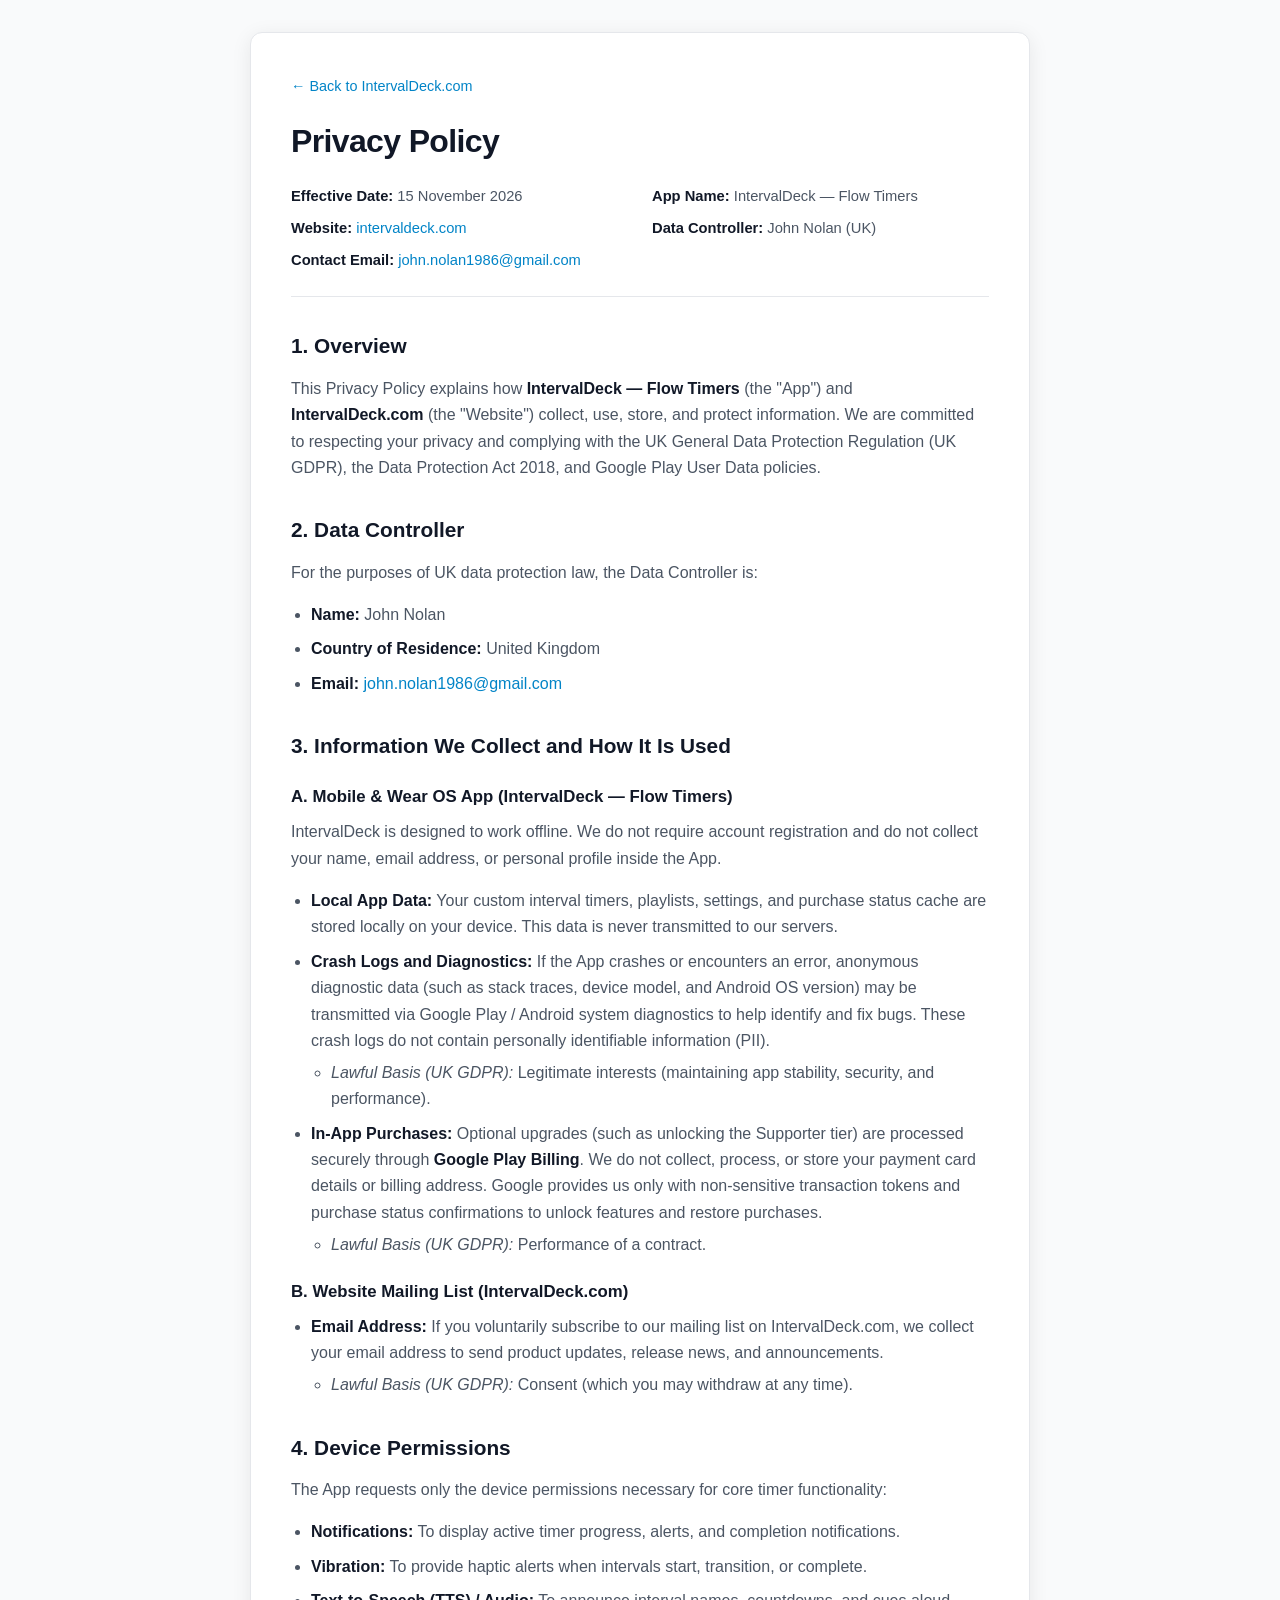
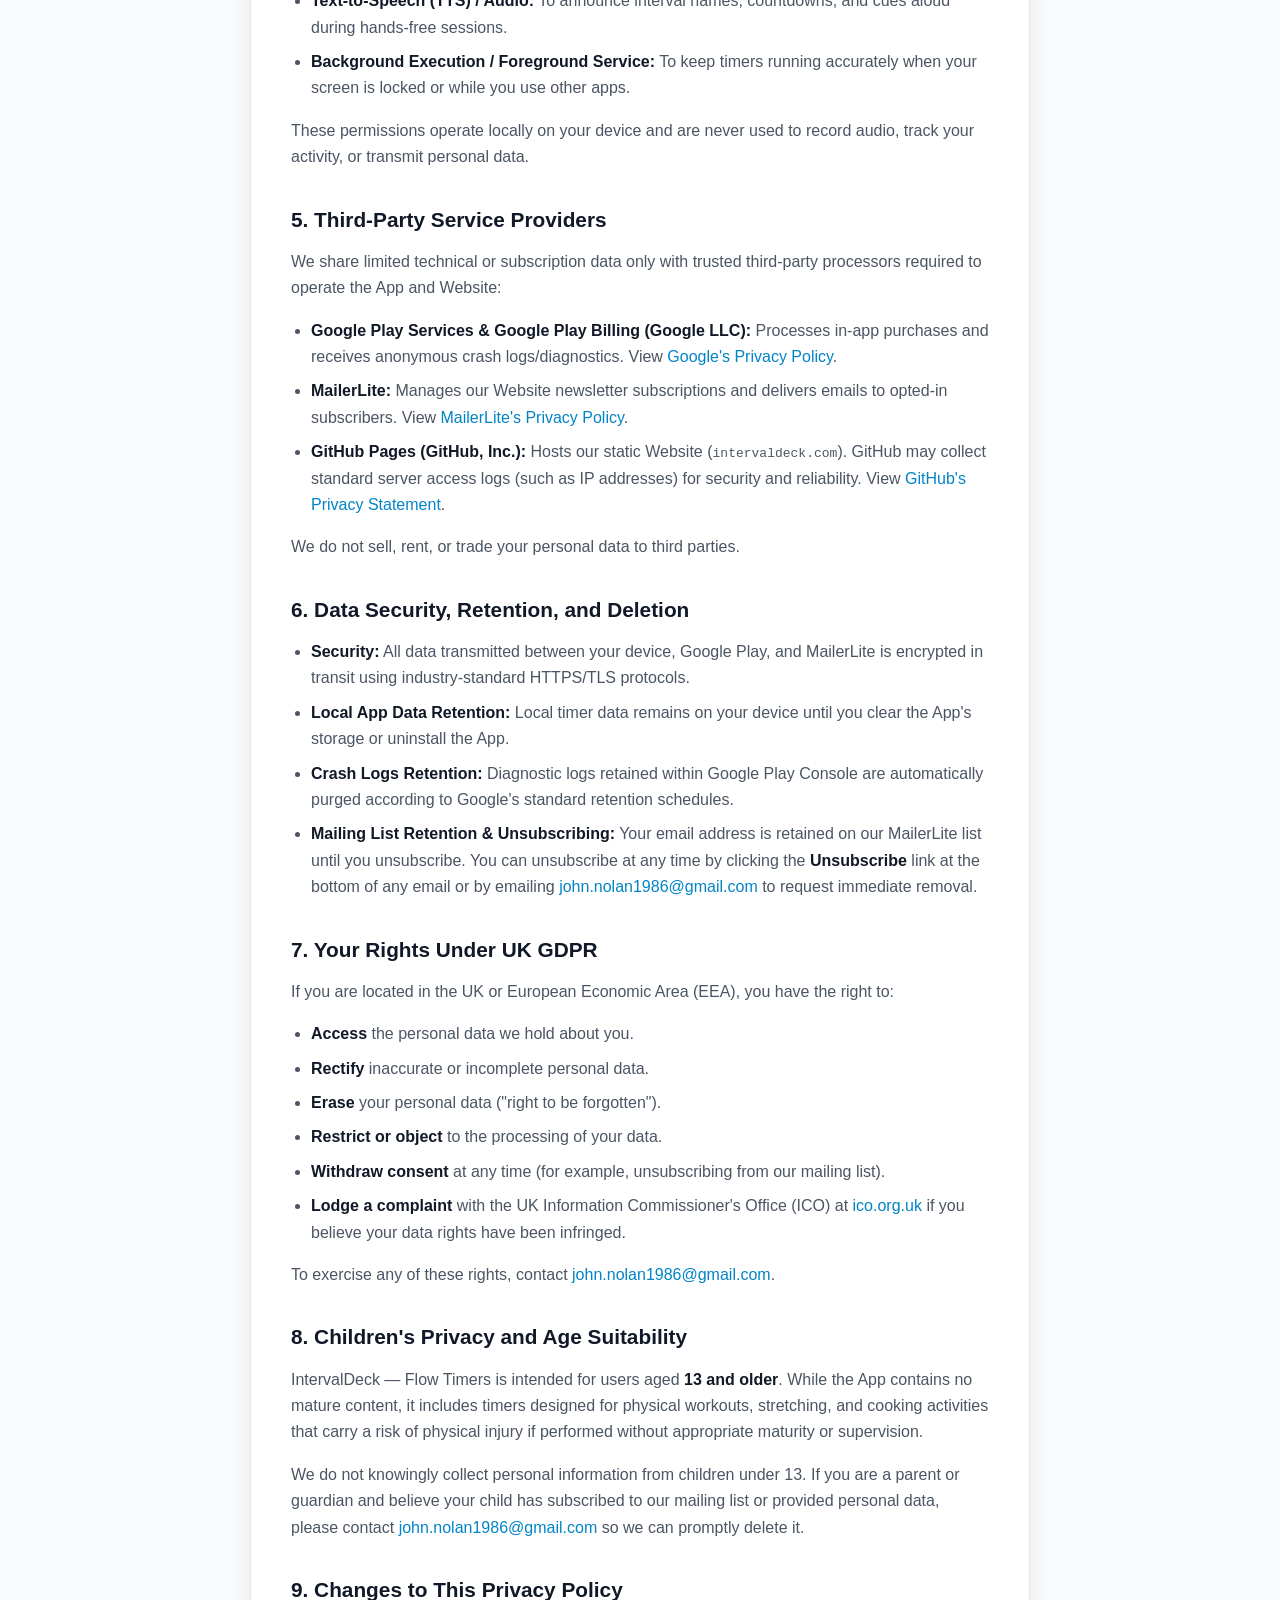
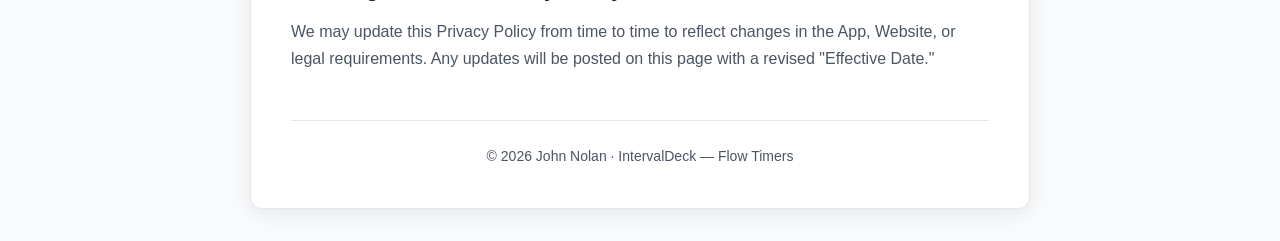
==== privacy.html @ bb7ef07b "privacy policy added" ====
<!DOCTYPE html>
<html lang="en">
<head>
  <meta charset="UTF-8">
  <meta name="viewport" content="width=device-width, initial-scale=1.0">
  <title>Privacy Policy — IntervalDeck — Flow Timers</title>
  <meta name="description" content="Privacy Policy for IntervalDeck — Flow Timers and IntervalDeck.com.">
  <style>
    :root {
      --bg: #0f1115;
      --surface: #181b22;
      --border: #272c37;
      --text-main: #f3f4f6;
      --text-muted: #9ca3af;
      --accent: #38bdf8;
      --accent-hover: #7dd3fc;
    }

    @media (prefers-color-scheme: light) {
      :root {
        --bg: #f9fafb;
        --surface: #ffffff;
        --border: #e5e7eb;
        --text-main: #111827;
        --text-muted: #4b5563;
        --accent: #0284c7;
        --accent-hover: #0369a1;
      }
    }

    * {
      box-sizing: border-box;
      margin: 0;
      padding: 0;
    }

    body {
      font-family: -apple-system, BlinkMacSystemFont, "Segoe UI", Roboto, Helvetica, Arial, sans-serif;
      background-color: var(--bg);
      color: var(--text-main);
      line-height: 1.65;
      padding: 2rem 1rem;
      -webkit-font-smoothing: antialiased;
    }

    .container {
      max-width: 780px;
      margin: 0 auto;
      background-color: var(--surface);
      border: 1px solid var(--border);
      border-radius: 12px;
      padding: 2.5rem;
      box-shadow: 0 4px 20px rgba(0, 0, 0, 0.08);
    }

    header {
      border-bottom: 1px solid var(--border);
      padding-bottom: 1.5rem;
      margin-bottom: 2rem;
    }

    .back-link {
      display: inline-block;
      font-size: 0.9rem;
      color: var(--accent);
      text-decoration: none;
      margin-bottom: 1rem;
      font-weight: 500;
    }

    .back-link:hover {
      color: var(--accent-hover);
      text-decoration: underline;
    }

    h1 {
      font-size: 2rem;
      font-weight: 700;
      letter-spacing: -0.02em;
      margin-bottom: 1rem;
    }

    .meta-grid {
      display: grid;
      grid-template-columns: repeat(auto-fit, minmax(220px, 1fr));
      gap: 0.5rem 1.5rem;
      font-size: 0.92rem;
      color: var(--text-muted);
    }

    .meta-grid strong {
      color: var(--text-main);
    }

    h2 {
      font-size: 1.3rem;
      font-weight: 600;
      margin-top: 2rem;
      margin-bottom: 0.75rem;
      color: var(--text-main);
    }

    h3 {
      font-size: 1.05rem;
      font-weight: 600;
      margin-top: 1.25rem;
      margin-bottom: 0.5rem;
      color: var(--text-main);
    }

    p {
      margin-bottom: 1rem;
      color: var(--text-muted);
    }

    p strong, li strong {
      color: var(--text-main);
    }

    ul {
      margin-left: 1.25rem;
      margin-bottom: 1rem;
      color: var(--text-muted);
    }

    li {
      margin-bottom: 0.5rem;
    }

    ul ul {
      margin-top: 0.35rem;
      margin-bottom: 0.35rem;
    }

    a {
      color: var(--accent);
      text-decoration: none;
    }

    a:hover {
      color: var(--accent-hover);
      text-decoration: underline;
    }

    footer {
      margin-top: 3rem;
      padding-top: 1.5rem;
      border-top: 1px solid var(--border);
      font-size: 0.875rem;
      color: var(--text-muted);
      text-align: center;
    }

    @media (max-width: 600px) {
      .container {
        padding: 1.5rem;
      }
      h1 {
        font-size: 1.65rem;
      }
    }
  </style>
</head>
<body>
  <main class="container">
    <header>
      <a href="https://intervaldeck.com" class="back-link">&larr; Back to IntervalDeck.com</a>
      <h1>Privacy Policy</h1>
      <div class="meta-grid">
        <div><strong>Effective Date:</strong> 15 November 2026</div>
        <div><strong>App Name:</strong> IntervalDeck — Flow Timers</div>
        <div><strong>Website:</strong> <a href="https://intervaldeck.com">intervaldeck.com</a></div>
        <div><strong>Data Controller:</strong> John Nolan (UK)</div>
        <div><strong>Contact Email:</strong> <a href="mailto:john.nolan1986@gmail.com">john.nolan1986@gmail.com</a></div>
      </div>
    </header>

    <section>
      <h2>1. Overview</h2>
      <p>This Privacy Policy explains how <strong>IntervalDeck — Flow Timers</strong> (the "App") and <strong>IntervalDeck.com</strong> (the "Website") collect, use, store, and protect information. We are committed to respecting your privacy and complying with the UK General Data Protection Regulation (UK GDPR), the Data Protection Act 2018, and Google Play User Data policies.</p>
    </section>

    <section>
      <h2>2. Data Controller</h2>
      <p>For the purposes of UK data protection law, the Data Controller is:</p>
      <ul>
        <li><strong>Name:</strong> John Nolan</li>
        <li><strong>Country of Residence:</strong> United Kingdom</li>
        <li><strong>Email:</strong> <a href="mailto:john.nolan1986@gmail.com">john.nolan1986@gmail.com</a></li>
      </ul>
    </section>

    <section>
      <h2>3. Information We Collect and How It Is Used</h2>
      
      <h3>A. Mobile &amp; Wear OS App (IntervalDeck — Flow Timers)</h3>
      <p>IntervalDeck is designed to work offline. We do not require account registration and do not collect your name, email address, or personal profile inside the App.</p>
      <ul>
        <li><strong>Local App Data:</strong> Your custom interval timers, playlists, settings, and purchase status cache are stored locally on your device. This data is never transmitted to our servers.</li>
        <li>
          <strong>Crash Logs and Diagnostics:</strong> If the App crashes or encounters an error, anonymous diagnostic data (such as stack traces, device model, and Android OS version) may be transmitted via Google Play / Android system diagnostics to help identify and fix bugs. These crash logs do not contain personally identifiable information (PII).
          <ul>
            <li><em>Lawful Basis (UK GDPR):</em> Legitimate interests (maintaining app stability, security, and performance).</li>
          </ul>
        </li>
        <li>
          <strong>In-App Purchases:</strong> Optional upgrades (such as unlocking the Supporter tier) are processed securely through <strong>Google Play Billing</strong>. We do not collect, process, or store your payment card details or billing address. Google provides us only with non-sensitive transaction tokens and purchase status confirmations to unlock features and restore purchases.
          <ul>
            <li><em>Lawful Basis (UK GDPR):</em> Performance of a contract.</li>
          </ul>
        </li>
      </ul>

      <h3>B. Website Mailing List (IntervalDeck.com)</h3>
      <ul>
        <li>
          <strong>Email Address:</strong> If you voluntarily subscribe to our mailing list on IntervalDeck.com, we collect your email address to send product updates, release news, and announcements.
          <ul>
            <li><em>Lawful Basis (UK GDPR):</em> Consent (which you may withdraw at any time).</li>
          </ul>
        </li>
      </ul>
    </section>

    <section>
      <h2>4. Device Permissions</h2>
      <p>The App requests only the device permissions necessary for core timer functionality:</p>
      <ul>
        <li><strong>Notifications:</strong> To display active timer progress, alerts, and completion notifications.</li>
        <li><strong>Vibration:</strong> To provide haptic alerts when intervals start, transition, or complete.</li>
        <li><strong>Text-to-Speech (TTS) / Audio:</strong> To announce interval names, countdowns, and cues aloud during hands-free sessions.</li>
        <li><strong>Background Execution / Foreground Service:</strong> To keep timers running accurately when your screen is locked or while you use other apps.</li>
      </ul>
      <p>These permissions operate locally on your device and are never used to record audio, track your activity, or transmit personal data.</p>
    </section>

    <section>
      <h2>5. Third-Party Service Providers</h2>
      <p>We share limited technical or subscription data only with trusted third-party processors required to operate the App and Website:</p>
      <ul>
        <li><strong>Google Play Services &amp; Google Play Billing (Google LLC):</strong> Processes in-app purchases and receives anonymous crash logs/diagnostics. View <a href="https://policies.google.com/privacy" target="_blank" rel="noopener noreferrer">Google's Privacy Policy</a>.</li>
        <li><strong>MailerLite:</strong> Manages our Website newsletter subscriptions and delivers emails to opted-in subscribers. View <a href="https://www.mailerlite.com/legal/privacy-policy" target="_blank" rel="noopener noreferrer">MailerLite's Privacy Policy</a>.</li>
        <li><strong>GitHub Pages (GitHub, Inc.):</strong> Hosts our static Website (<code>intervaldeck.com</code>). GitHub may collect standard server access logs (such as IP addresses) for security and reliability. View <a href="https://docs.github.com/en/site-policy/privacy-policies/github-general-privacy-statement" target="_blank" rel="noopener noreferrer">GitHub's Privacy Statement</a>.</li>
      </ul>
      <p>We do not sell, rent, or trade your personal data to third parties.</p>
    </section>

    <section>
      <h2>6. Data Security, Retention, and Deletion</h2>
      <ul>
        <li><strong>Security:</strong> All data transmitted between your device, Google Play, and MailerLite is encrypted in transit using industry-standard HTTPS/TLS protocols.</li>
        <li><strong>Local App Data Retention:</strong> Local timer data remains on your device until you clear the App's storage or uninstall the App.</li>
        <li><strong>Crash Logs Retention:</strong> Diagnostic logs retained within Google Play Console are automatically purged according to Google's standard retention schedules.</li>
        <li><strong>Mailing List Retention &amp; Unsubscribing:</strong> Your email address is retained on our MailerLite list until you unsubscribe. You can unsubscribe at any time by clicking the <strong>Unsubscribe</strong> link at the bottom of any email or by emailing <a href="mailto:john.nolan1986@gmail.com">john.nolan1986@gmail.com</a> to request immediate removal.</li>
      </ul>
    </section>

    <section>
      <h2>7. Your Rights Under UK GDPR</h2>
      <p>If you are located in the UK or European Economic Area (EEA), you have the right to:</p>
      <ul>
        <li><strong>Access</strong> the personal data we hold about you.</li>
        <li><strong>Rectify</strong> inaccurate or incomplete personal data.</li>
        <li><strong>Erase</strong> your personal data ("right to be forgotten").</li>
        <li><strong>Restrict or object</strong> to the processing of your data.</li>
        <li><strong>Withdraw consent</strong> at any time (for example, unsubscribing from our mailing list).</li>
        <li><strong>Lodge a complaint</strong> with the UK Information Commissioner's Office (ICO) at <a href="https://ico.org.uk" target="_blank" rel="noopener noreferrer">ico.org.uk</a> if you believe your data rights have been infringed.</li>
      </ul>
      <p>To exercise any of these rights, contact <a href="mailto:john.nolan1986@gmail.com">john.nolan1986@gmail.com</a>.</p>
    </section>

    <section>
      <h2>8. Children's Privacy and Age Suitability</h2>
      <p>IntervalDeck — Flow Timers is intended for users aged <strong>13 and older</strong>. While the App contains no mature content, it includes timers designed for physical workouts, stretching, and cooking activities that carry a risk of physical injury if performed without appropriate maturity or supervision.</p>
      <p>We do not knowingly collect personal information from children under 13. If you are a parent or guardian and believe your child has subscribed to our mailing list or provided personal data, please contact <a href="mailto:john.nolan1986@gmail.com">john.nolan1986@gmail.com</a> so we can promptly delete it.</p>
    </section>

    <section>
      <h2>9. Changes to This Privacy Policy</h2>
      <p>We may update this Privacy Policy from time to time to reflect changes in the App, Website, or legal requirements. Any updates will be posted on this page with a revised "Effective Date."</p>
    </section>

    <footer>
      &copy; 2026 John Nolan &middot; IntervalDeck — Flow Timers
    </footer>
  </main>
</body>
</html>
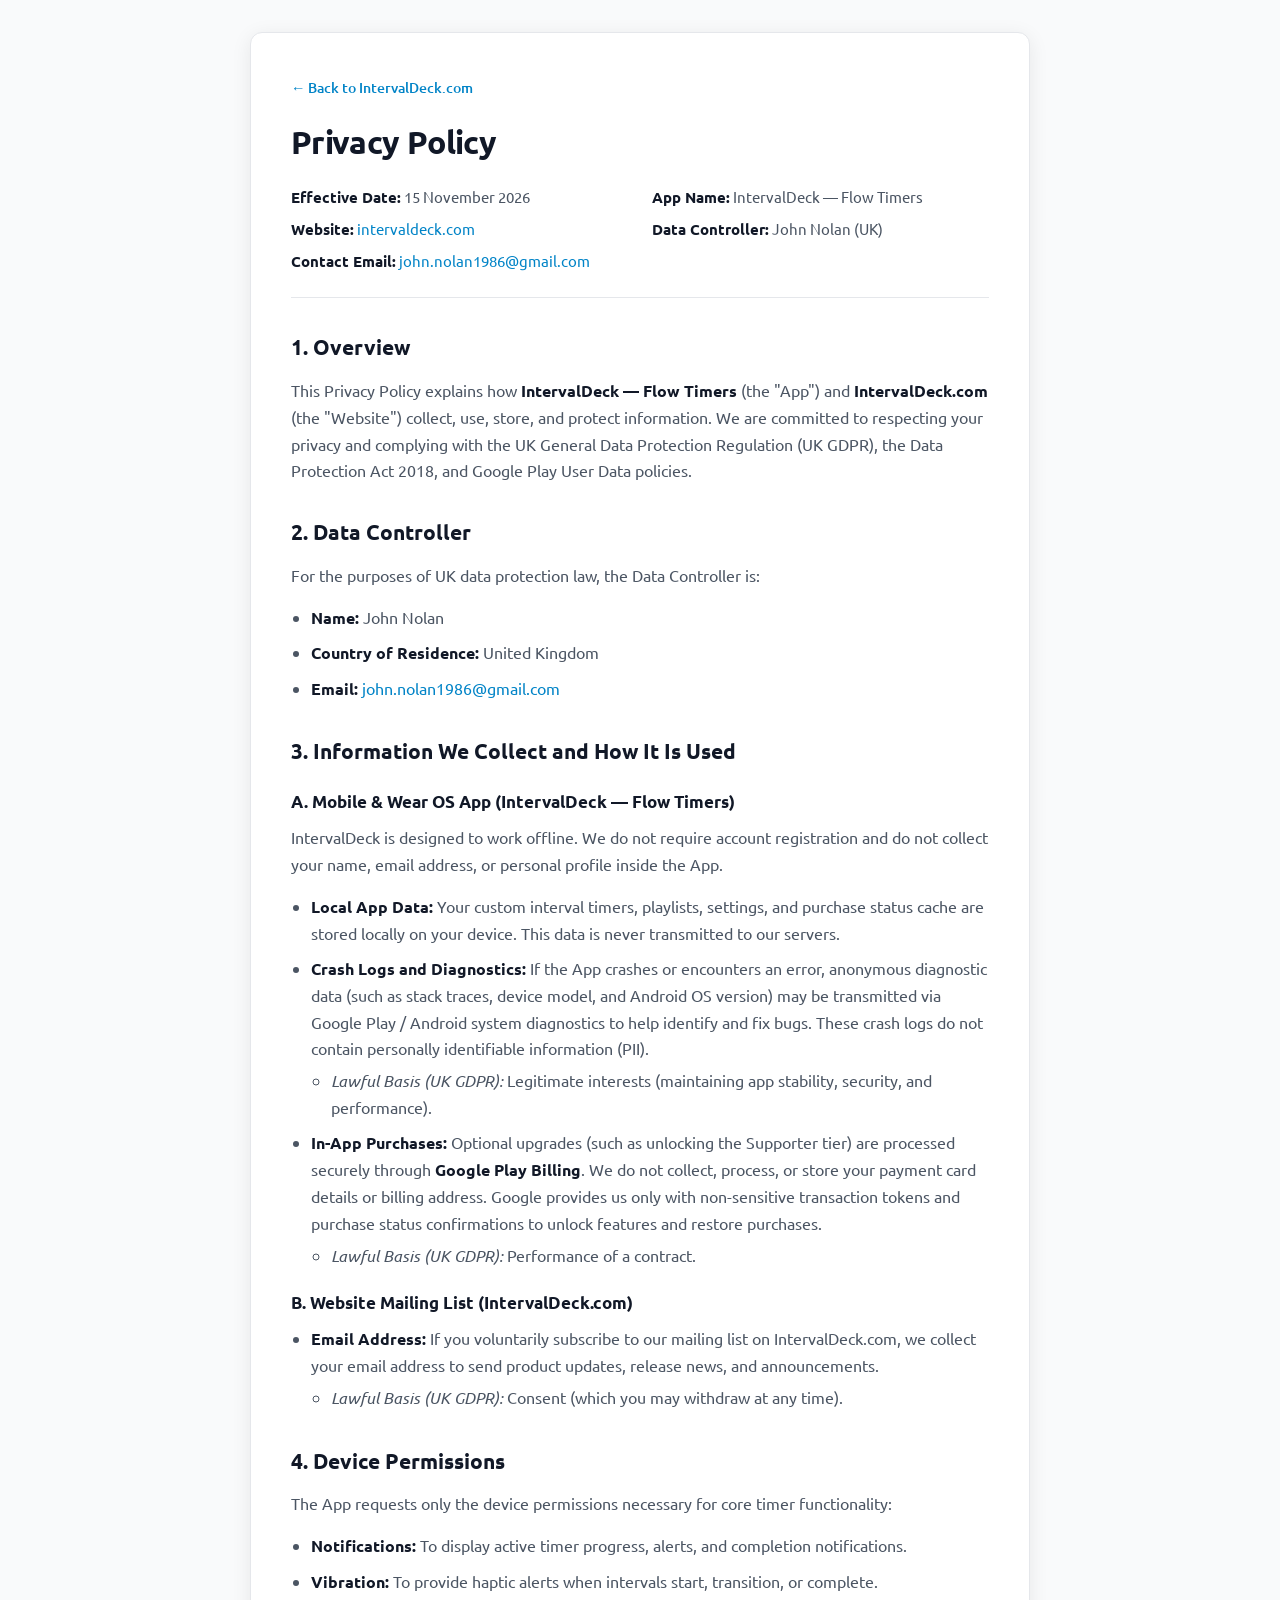
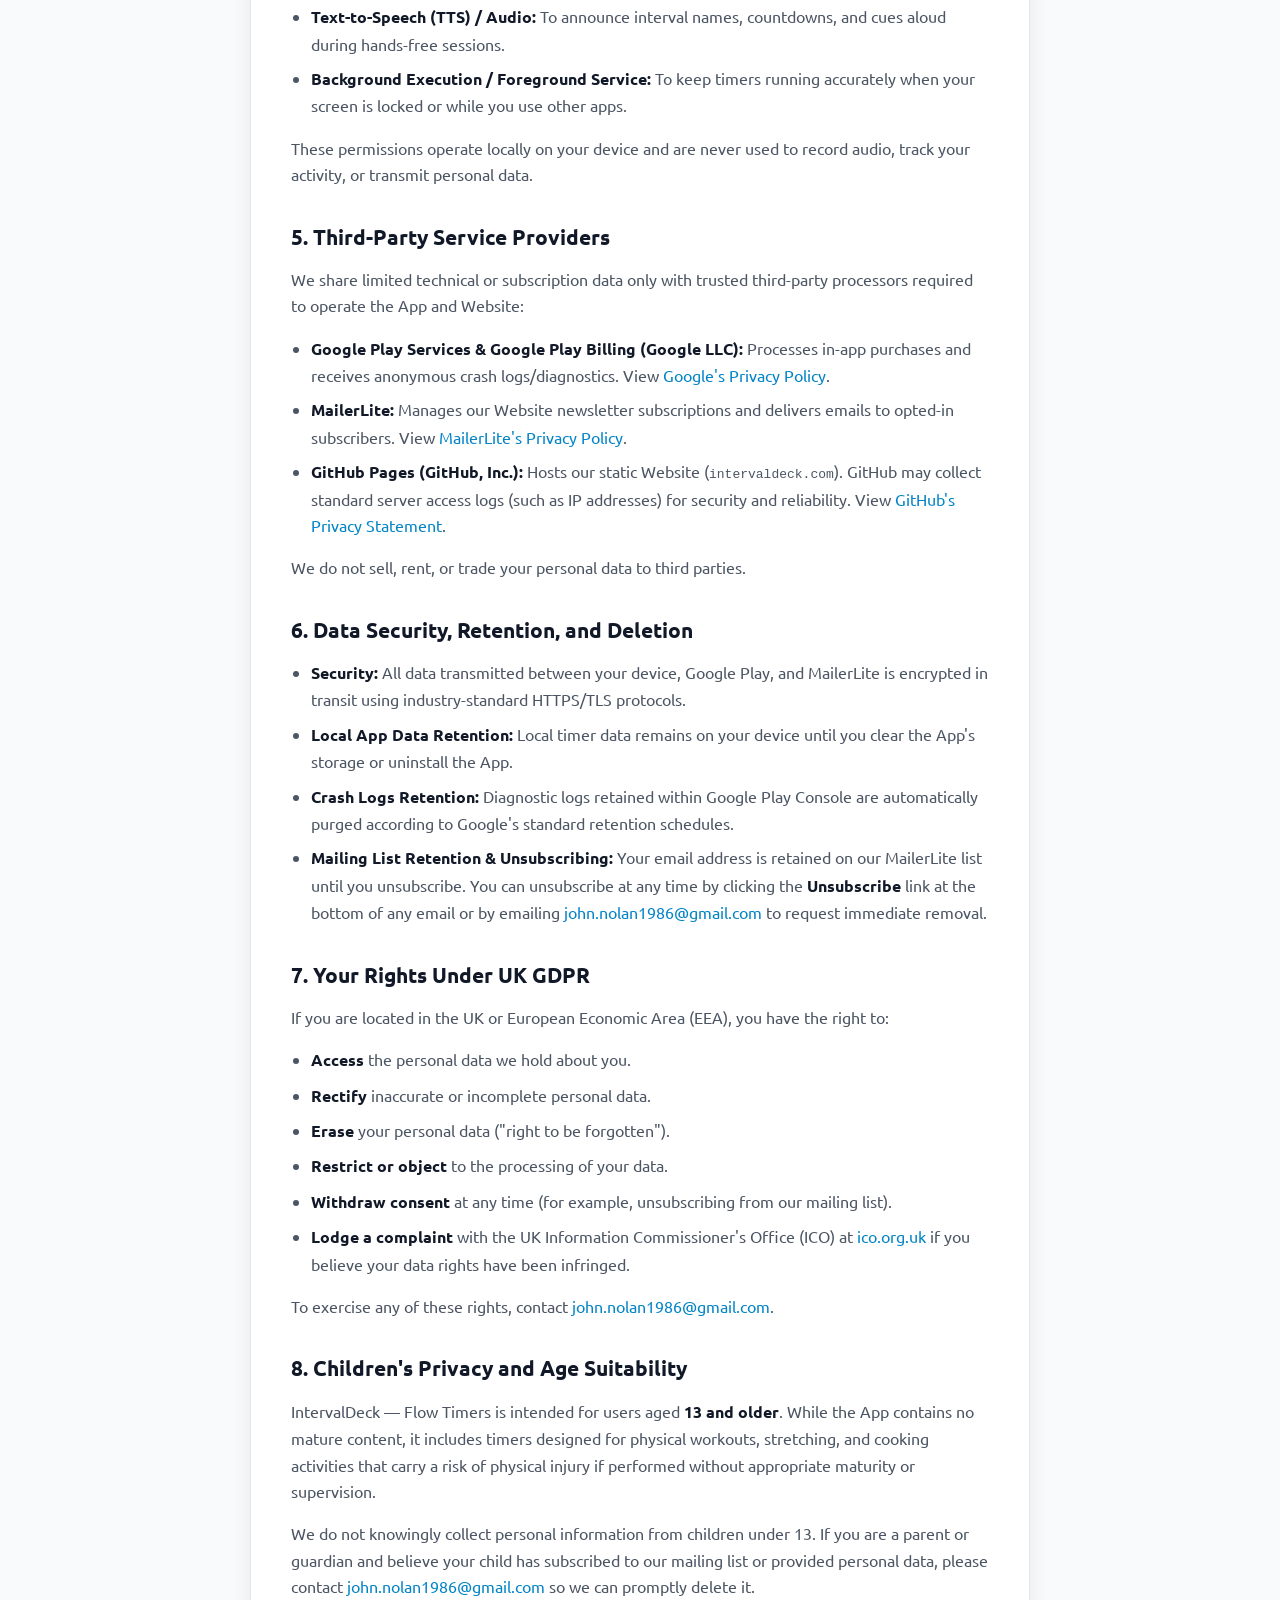
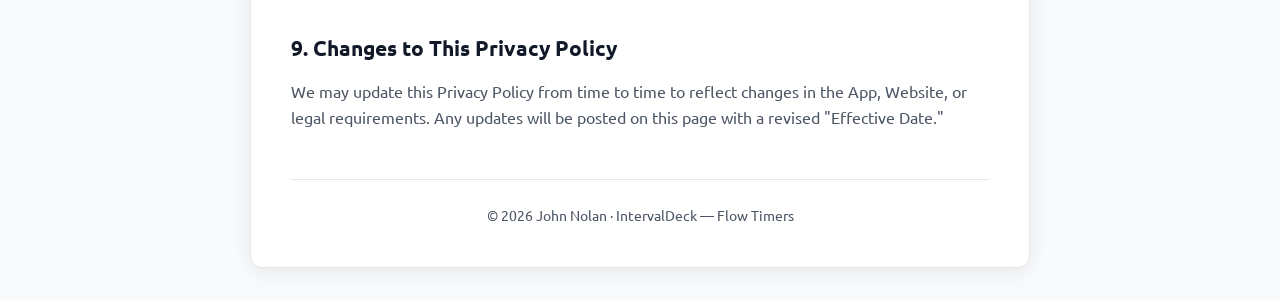
==== commit a42538fb: "chore: align website font with app font Ubuntu." ====
--- a/privacy.html
+++ b/privacy.html
@@ -5,6 +5,9 @@
   <meta name="viewport" content="width=device-width, initial-scale=1.0">
   <title>Privacy Policy — IntervalDeck — Flow Timers</title>
   <meta name="description" content="Privacy Policy for IntervalDeck — Flow Timers and IntervalDeck.com.">
+  <link rel="preconnect" href="https://fonts.googleapis.com">
+  <link rel="preconnect" href="https://fonts.gstatic.com" crossorigin>
+  <link href="https://fonts.googleapis.com/css2?family=Ubuntu:ital,wght@0,300;0,400;0,500;0,700;1,300;1,400;1,500;1,700&display=swap" rel="stylesheet">
   <style>
     :root {
       --bg: #0f1115;
@@ -35,7 +38,7 @@
     }
 
     body {
-      font-family: -apple-system, BlinkMacSystemFont, "Segoe UI", Roboto, Helvetica, Arial, sans-serif;
+      font-family: 'Ubuntu', -apple-system, BlinkMacSystemFont, "Segoe UI", Roboto, Helvetica, Arial, sans-serif;
       background-color: var(--bg);
       color: var(--text-main);
       line-height: 1.65;
